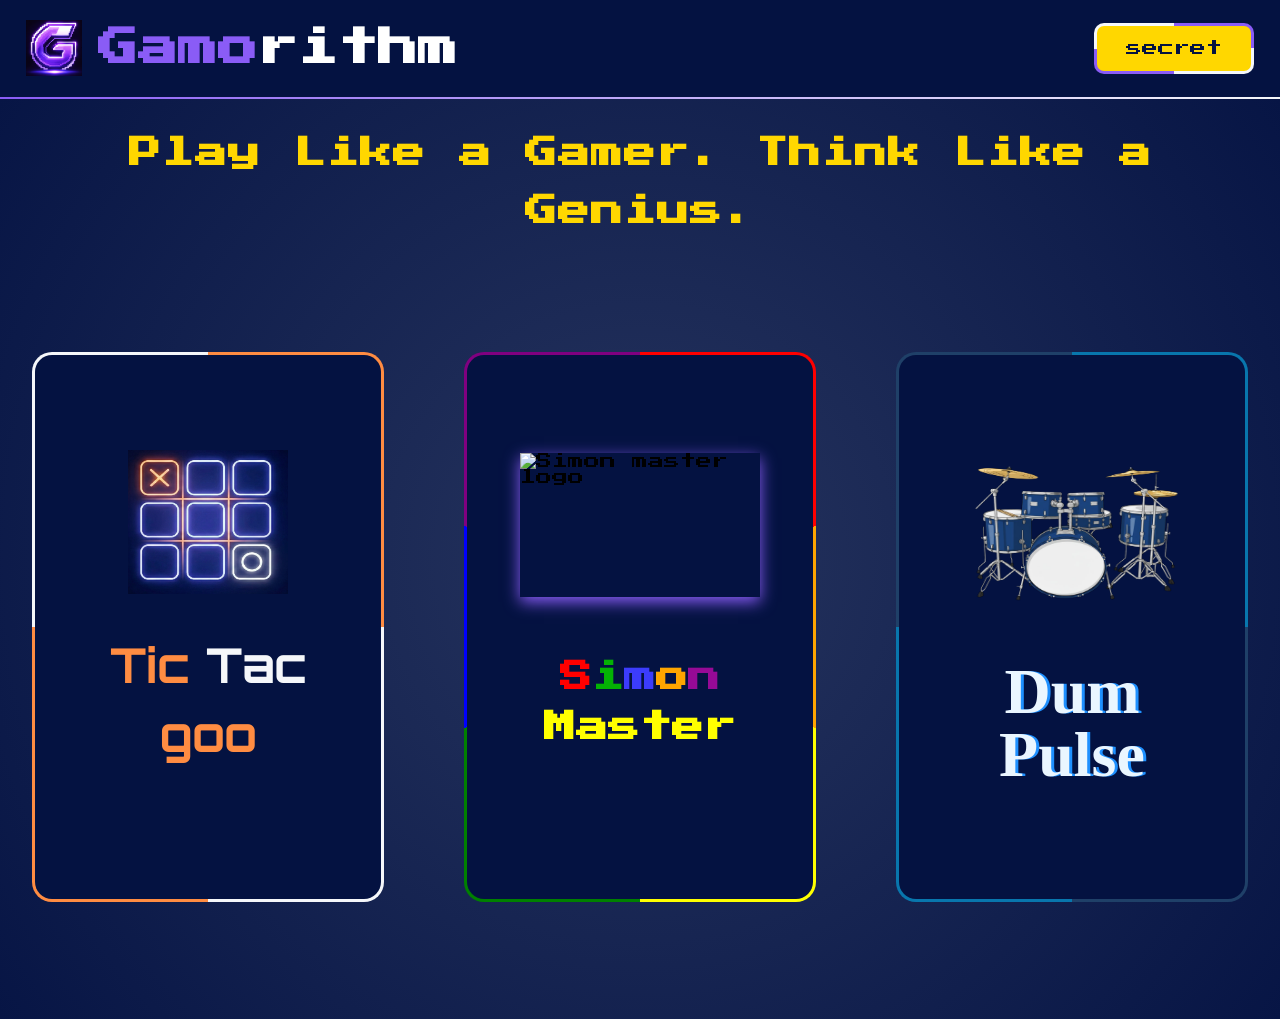
==== index.html @ 34f947a1 "modified alert to home page" ====
<!doctype html>
<html lang="en">
  <head>
    <meta charset="UTF-8" />
    <meta name="viewport" content="width=device-width, initial-scale=1.0" />
    <title>Gamorithm</title>
    <link rel="stylesheet" href="index.css" />
    <link
      href="https://fonts.googleapis.com/css?family=Press+Start+2P"
      rel="stylesheet"
    />
  </head>
  <body>
    <header>
      <img class="main_logo" src="images/logo2.png" alt="logo" />
      <div class="title">
        <h1 class="gamo">Gamo</h1>
        <h1 class="rithm">rithm</h1>
      </div>
      <button
        class="secret"
        onclick="window.location.href = '/secret/index.html'"
      >
        secret
      </button>
    </header>
    <div class="color">
      <div class="quote-div">
        <h2 class="quote">Play Like a Gamer. Think Like a Genius.</h2>
      </div>
      <main>
        <div
          class="card ttg_card"
          onclick="window.location.href = 'Tic-Tac-Goo/index.html'"
        >
          <img class="ttg_logo" src="images/ttg.png" alt="Tic Tac Goo logo" />
          <div class="ttg_div">
            <h2 class="tic">Tic</h2>
            <h2 class="tac">Tac</h2>
            <h2 class="goo">goo</h2>
          </div>
        </div>
        <div
          class="card simon_card"
          onclick="window.location.href = 'Simon-master/index.html'"
        >
          <img
            class="simon_master_logo"
            src="images/simon_master.png"
            alt="Simon master logo"
          />
          <div class="sm_div">
            <h2 class="simon">
              <span>S</span>
              <span>i</span>
              <span>m</span>
              <span>o</span>
              <span>n</span>
            </h2>
            <h2 class="master">Master</h2>
          </div>
        </div>
        <div
          class="card dp_card"
          onclick="window.location.href = 'Drum-pulse/index.html'"
        >
          <img class="dp_logo" src="images/dp.png" alt="Drom pulse logo" />
          <div class="dp_div">
            <h2 class="drum">Dum</h2>
            <h2 class="pulse">Pulse</h2>
          </div>
        </div>
      </main>
    </div>
  </body>
  <script>
    window.addEventListener("load", () => {
      alert(
        "Welcome to Gamefull!\n\n" +
          "Please read the following carefully:\n" +
          "1. This page uses audio for certain events—please check your volume.\n" +
          "2. This page may restrict the use of your browser back button in some cases.\n" +
          "3. It is strongly recommended to open this web page in a new browser tab so your main browsing history stays safe.\n" +
          "4. We do not access your browsing history from other tabs and the history in other tabs are safe\n\n" +
          "Thank you for visiting Gamefull"
      );
    });
  </script>
</html>
---- index.css ----
@import url("https://fonts.googleapis.com/css2?family=Orbitron:wght@400;600;700&display=swap");

* {
  font-family: "Press Start 2P", cursive;
}

body {
  margin: 0;
}

header {
  display: flex;
  height: auto;
  padding: 0.1rem;

  border-bottom: 2px solid transparent;

  border-image: linear-gradient(to right, #8a5cf6, #f5f7fa);
  border-image-slice: 1;
  box-shadow:
    0 3px 6px rgba(252, 244, 244, 0.24),
    0 3px 6px rgba(208, 23, 254, 0.226);
  background-color: #041241;
  align-items: center;
}

.main_logo {
  height: 3.5rem;
  width: 3.5rem;
  margin-left: 1.5rem;
}

.title {
  display: flex;
}

.gamo {
  color: #8a5cf6;
  margin-left: 1rem;
  font-size: 2.5rem;
}

.rithm {
  color: white;
  font-size: 2.5rem;
}

.secret {
  margin-left: auto;
  margin-right: 1.5rem;
  height: 3.2rem;
  width: 10rem;
  border-radius: 10px;
  font-size: 1rem;
  transition: all 0.3s ease;
  cursor: pointer;
  color: #041241;

  border: 3px solid transparent;
  background: 
    linear-gradient(gold, gold) padding-box,
    conic-gradient(
        from var(--angle),
        #8a5cf6 0deg 90deg,
        #f5f7fa 90deg 180deg,
        #8a5cf6 180deg 270deg,
        #f5f7fa 270deg 360deg
      )
      border-box;
  animation: rotate-border 10s linear infinite;
}

.secret:hover {
  box-shadow: 0 0 13px rgba(138, 92, 246, 0.6);
  transform: translateY(-6px) scale(1.02);
}

main {
  min-height: 80vh;
  display: flex;
  justify-content: center;
  align-items: center;
  gap: 5rem;
  padding: 2rem;
  padding-top: 0rem;
}

.color {
  background: radial-gradient(circle at center, #26345e, #071545);
}

.card {
  height: 30rem;
  width: 22rem;
  background-color: #041241;
  border-radius: 20px;
  transition: all 0.3s ease;
  display: flex;
  flex-direction: column;
  align-items: center;
  justify-content: center;
  padding: 2rem;
  cursor: pointer;
}

.card:hover {
  box-shadow: 0 0 13px rgba(138, 92, 246, 0.6);
  transform: translateY(-6px) scale(1.02);
}

.simon_master_logo {
  height: 9rem;
  width: 15rem;
  box-shadow: 0 5px 15px #8a5cf6;
  margin-top: -2rem;
}

.simon {
  margin-top: 4rem;
  display: flex;
  font-size: 2rem;
  gap: 0px;
}

.simon span:nth-child(1) {
  color: red;
}
.simon span:nth-child(2) {
  color: rgb(4, 178, 4);
}
.simon span:nth-child(3) {
  color: rgb(60, 60, 252);
}
.simon span:nth-child(4) {
  color: orange;
}
.simon span:nth-child(5) {
  color: rgb(150, 10, 150);
}

.master {
  font-size: 2rem;
  color: yellow;
  margin-top: -0.5rem;
}

.sm_div {
  display: flex;
  flex-direction: column;
  gap: 0;
  align-items: center;
}

.simon_card {
  border: 3px solid transparent;

  background:
    linear-gradient(#041241, #041241) padding-box,
    conic-gradient(
        from var(--angle),
        red 0deg 60deg,
        orange 60deg 120deg,
        yellow 120deg 180deg,
        green 180deg 240deg,
        blue 240deg 300deg,
        purple 300deg 360deg
      )
      border-box;
  animation: rotate-border 10s linear infinite;
}

.dp_card {
  border: 3px solid transparent;
  background:
    linear-gradient(#041241, #041241) padding-box,
    conic-gradient(
        from var(--angle),
        #0876ad 0deg 90deg,
        #1f4068 90deg 180deg,
        #0876ad 180deg 270deg,
        #1f4068 270deg 360deg
      )
      border-box;
  animation: rotate-border 10s linear infinite;
}

.dp_logo {
  height: 10rem;
  width: 15rem;
  margin-top: 2rem;
}

.drum {
  font-size: 4rem;
  color: #eaf6ff;
  font-family: "Arvo", cursive;
  text-shadow: 3px 0 #1e90ff;
}

.pulse {
  font-size: 4rem;
  color: #eaf6ff;
  font-family: "Arvo", cursive;
  text-shadow: 3px 0 #1e90ff;
  margin-top: -4rem;
}

.dp_div {
  display: flex;
  flex-direction: column;
  gap: 0;
  align-items: center;
}

.ttg_card {
  border: 3px solid transparent;
  background:
    linear-gradient(#041241, #041241) padding-box,
    conic-gradient(
        from var(--angle),
        #ff8c42 0deg 90deg,
        #f5f7fa 90deg 180deg,
        #ff8c42 180deg 270deg,
        #f5f7fa 270deg 360deg
      )
      border-box;
  animation: rotate-border 10s linear infinite;
}

.ttg_logo {
  height: 9rem;
  width: 10rem;
}

.tic {
  font-size: 3rem;
  color: #ff8c42;
  font-family: "Orbitron", sans-serif;
  display: inline-block;
}

.tac {
  font-size: 3rem;
  color: #f5f7fa;
  font-family: "Orbitron", sans-serif;
  margin-top: -2rem;
  display: inline-block;
}

.goo {
  font-size: 3rem;
  color: #ff8c42;
  font-family: "Orbitron", sans-serif;
  margin-top: -2rem;
  text-align: center;
}

.quote {
  color: #ffd700;
  font-size: 2rem;
  text-align: center;
  letter-spacing: 1px;
  line-height: 1.8;
}

.quote-div {
  background-color: transparent;
  min-height: 10vh;
  display: flex;
  justify-content: center;
  align-items: center;
}

@media (max-width: 1200px) {
  main {
    flex-wrap: wrap;
  }

  .card {
    width: 22rem;
    height: 30rem;
  }
}

@media (max-width: 850px) {
  header {
    flex-direction: column;
    padding: 1.5rem 1rem;
  }

  .secret {
    width: 80vw;
    height: 3.5rem;
  }
  .quote {
    font-size: 1.5rem;
  }

  main {
    flex-direction: column;
  }

  .main_logo,
  .secret {
    margin: 0;
  }

  .card {
    width: 100%;
    max-width: 22rem;
    height: 30rem;
  }

  .drum,
  .pulse {
    font-size: 3.5rem;
    margin-top: -2.5rem;
  }

  .tic,
  .tac,
  .goo {
    font-size: 2.5rem;
  }
}

@property --angle {
  syntax: "<angle>";
  initial-value: 0deg;
  inherits: false;
}

@keyframes rotate-border {
  to {
    --angle: 360deg;
  }
}
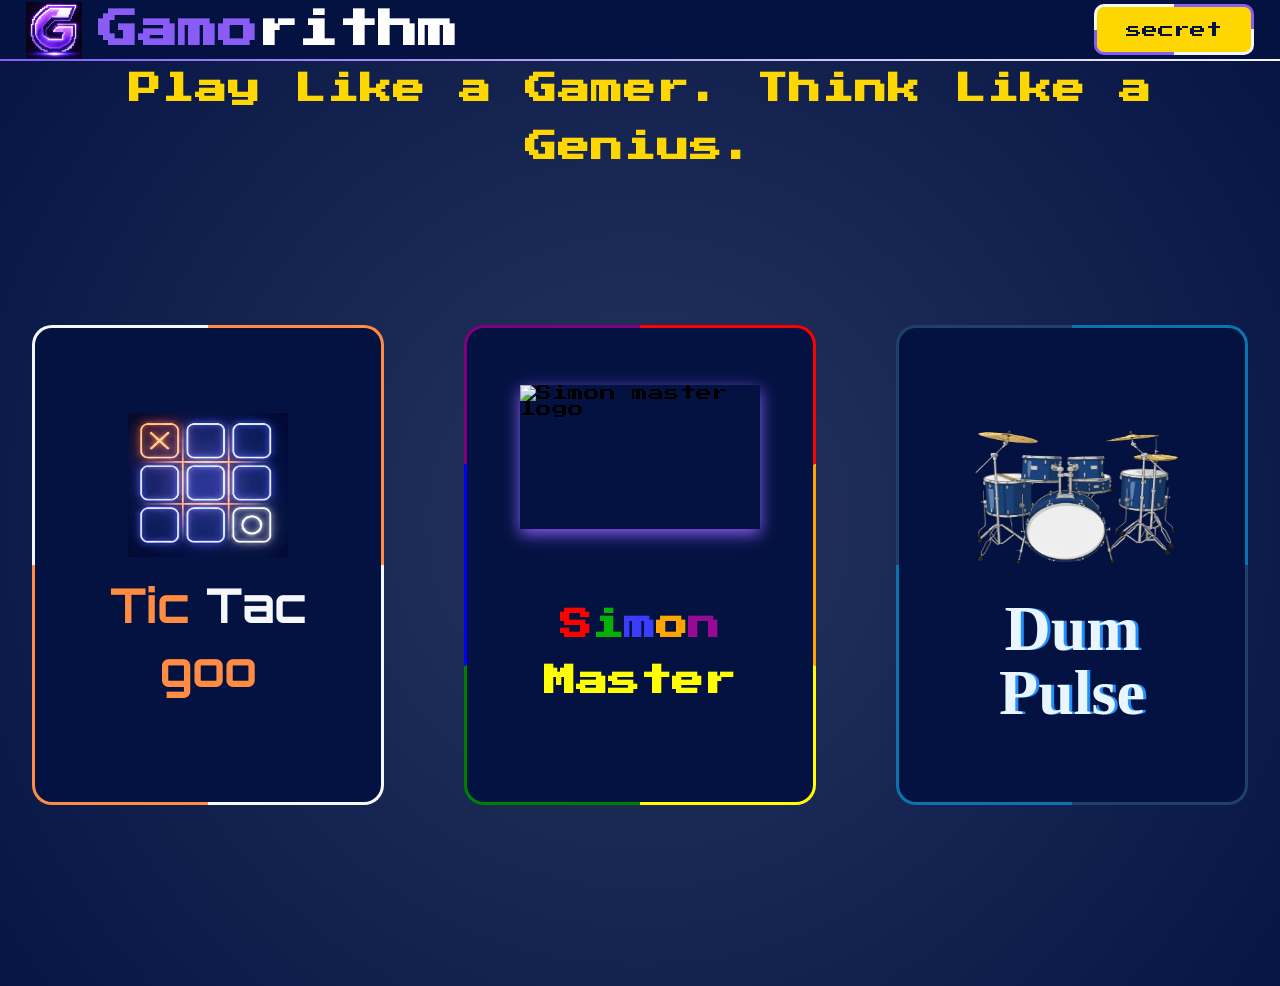
==== commit 09ce1718: "added tic-tac-goo logic and modified home page" ====
--- a/index.html
+++ b/index.html
@@ -31,7 +31,7 @@
       <main>
         <div
           class="card ttg_card"
-          onclick="window.location.href = 'Tic-Tac-Goo/index.html'"
+          onclick="window.location.href = 'Tic-Tac/index.html'"
         >
           <img class="ttg_logo" src="images/ttg.png" alt="Tic Tac Goo logo" />
           <div class="ttg_div">
@@ -73,17 +73,4 @@
       </main>
     </div>
   </body>
-  <script>
-    window.addEventListener("load", () => {
-      alert(
-        "Welcome to Gamefull!\n\n" +
-          "Please read the following carefully:\n" +
-          "1. This page uses audio for certain events—please check your volume.\n" +
-          "2. This page may restrict the use of your browser back button in some cases.\n" +
-          "3. It is strongly recommended to open this web page in a new browser tab so your main browsing history stays safe.\n" +
-          "4. We do not access your browsing history from other tabs and the history in other tabs are safe\n\n" +
-          "Thank you for visiting Gamefull"
-      );
-    });
-  </script>
 </html>
--- a/index.css
+++ b/index.css
@@ -1,6 +1,9 @@
 @import url("https://fonts.googleapis.com/css2?family=Orbitron:wght@400;600;700&display=swap");
 
 * {
+  margin: 0;
+  padding: 0;
+  box-sizing: border-box;
   font-family: "Press Start 2P", cursive;
 }
 
@@ -57,7 +60,7 @@
   color: #041241;
 
   border: 3px solid transparent;
-  background: 
+  background:
     linear-gradient(gold, gold) padding-box,
     conic-gradient(
         from var(--angle),
@@ -76,7 +79,7 @@
 }
 
 main {
-  min-height: 80vh;
+  min-height: 90vh;
   display: flex;
   justify-content: center;
   align-items: center;
@@ -239,6 +242,10 @@
   display: inline-block;
 }
 
+.tic,.tac,.goo,.simon,.master,.drum,.pulse{
+  line-height: 2;
+}
+
 .tac {
   font-size: 3rem;
   color: #f5f7fa;
@@ -281,49 +288,92 @@
     height: 30rem;
   }
 }
-
 @media (max-width: 850px) {
   header {
-    flex-direction: column;
-    padding: 1.5rem 1rem;
+    flex-direction: row;
+    justify-content: space-between;
+    padding: 0.5rem 1rem;
+  }
+
+  .main_logo {
+    height: 2.2rem;
+    width: 2.2rem;
+    margin-left: 0rem;
+  }
+
+  .gamo,
+  .rithm {
+    font-size: 1rem;
   }
 
   .secret {
-    width: 80vw;
-    height: 3.5rem;
-  }
-  .quote {
-    font-size: 1.5rem;
+    width: 6rem;
+    height: 2.2rem;
+    font-size: 0.6rem;
+    margin-right: 0;
   }
 
   main {
     flex-direction: column;
-  }
-
-  .main_logo,
-  .secret {
+    align-items: center;
+    gap: 3rem;
+  }
+
+  .card {
+    width: 90%;
+    max-width: 22rem;
+    height: auto;
+    padding: 2.5rem 1.5rem;
+    gap: .5rem;
+  }
+
+  .ttg_logo,
+  .simon_master_logo,
+  .dp_logo {
+    width: 60%;
+    height: auto;
     margin: 0;
   }
 
-  .card {
-    width: 100%;
-    max-width: 22rem;
-    height: 30rem;
-  }
-
+  .ttg_div,
+  .sm_div,
+  .dp_div {
+    display: flex;
+    flex-direction: column;
+    align-items: center;
+    gap: 0.5rem;
+  }
+
+  .tic,
+  .tac,
+  .goo,
+  .drum,
+  .simon,
+  .master,
+  .pulse {
+    margin-top: 0;
+  }
+
+  .tic,
+  .tac,
+  .goo,
+  .simon,
+  .master {
+    font-size: 1.8rem;
+  }
   .drum,
   .pulse {
-    font-size: 3.5rem;
-    margin-top: -2.5rem;
-  }
-
-  .tic,
-  .tac,
-  .goo {
-    font-size: 2.5rem;
-  }
-}
-
+    font-size: 2rem;
+  }
+  .simon{
+    margin-top: .5rem;
+  }
+
+  .quote {
+    font-size: 1rem;
+    padding: 1.5rem;
+  }
+}
 @property --angle {
   syntax: "<angle>";
   initial-value: 0deg;
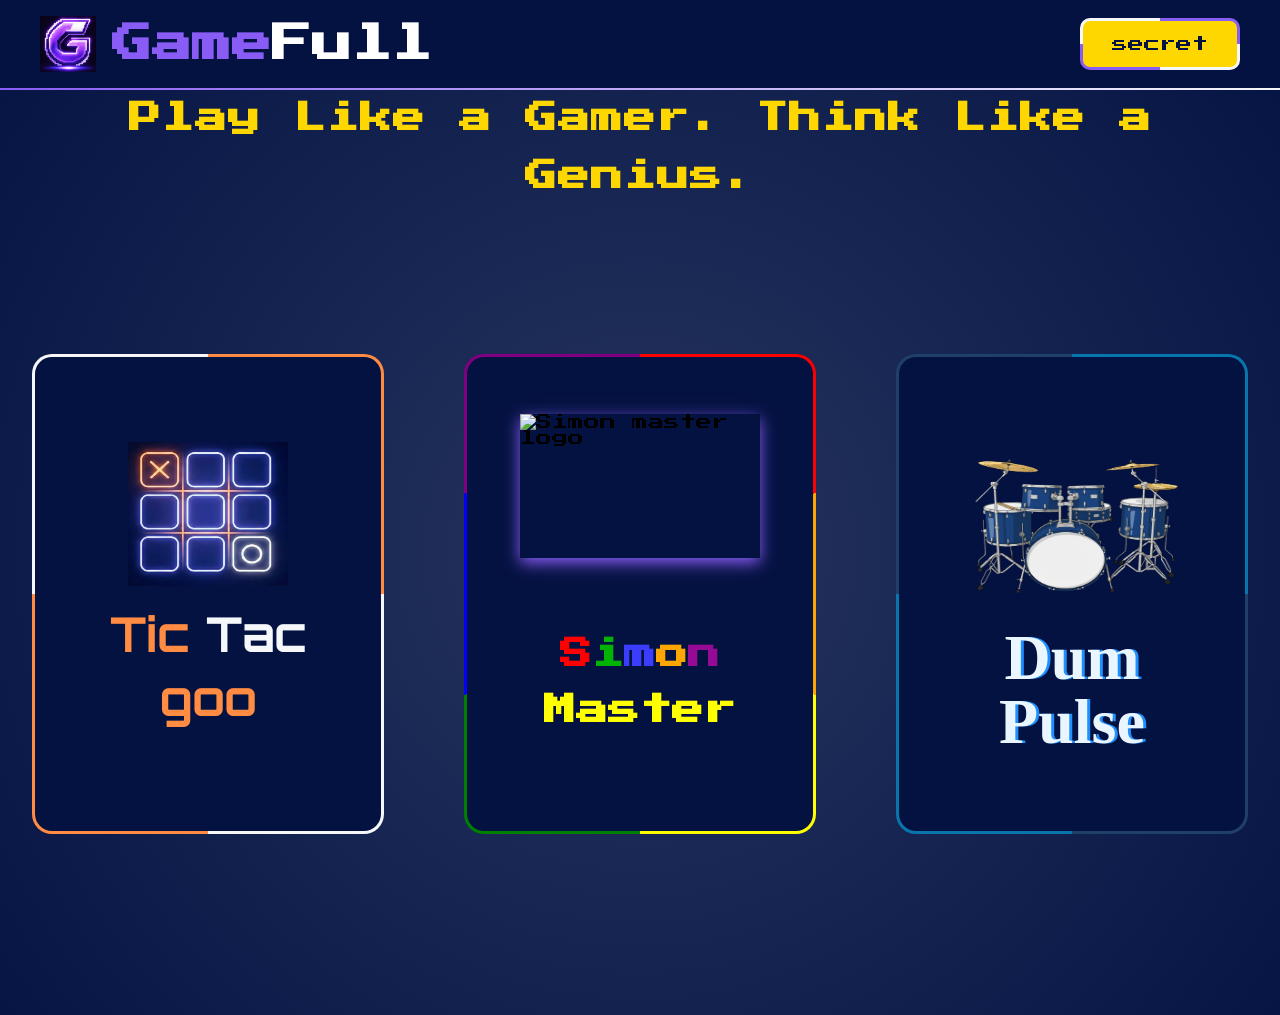
==== commit 23c444ef: "changed name of web to GameFull" ====
--- a/index.html
+++ b/index.html
@@ -14,8 +14,8 @@
     <header>
       <img class="main_logo" src="images/logo2.png" alt="logo" />
       <div class="title">
-        <h1 class="gamo">Gamo</h1>
-        <h1 class="rithm">rithm</h1>
+        <h1 class="gamo">Game</h1>
+        <h1 class="rithm">Full</h1>
       </div>
       <button
         class="secret"
--- a/index.css
+++ b/index.css
@@ -14,7 +14,7 @@
 header {
   display: flex;
   height: auto;
-  padding: 0.1rem;
+  padding: 1rem;
 
   border-bottom: 2px solid transparent;
 
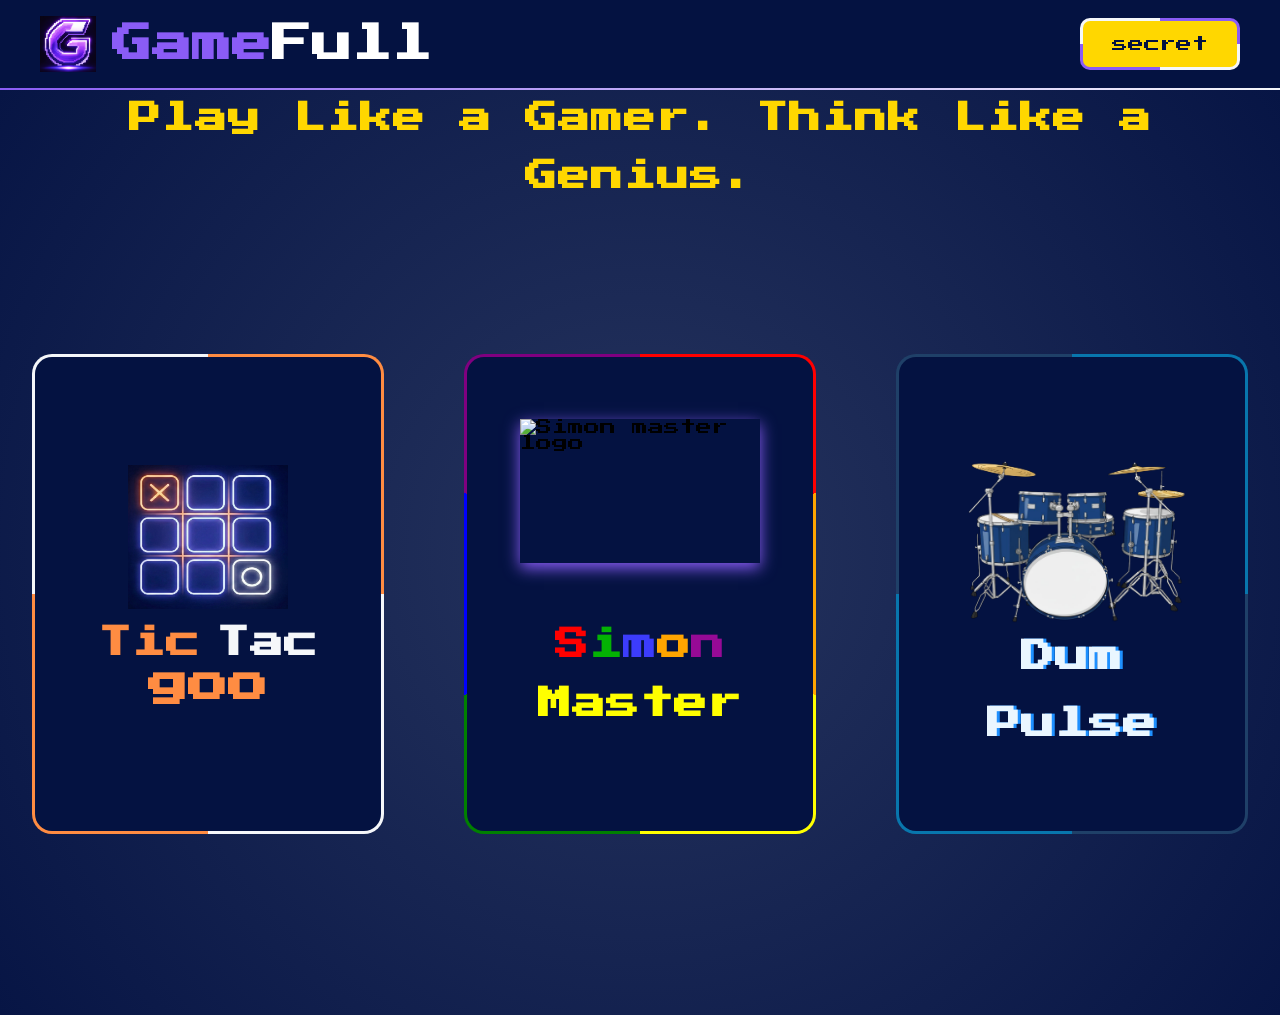
==== commit baa8dbf2: "modified title" ====
--- a/index.html
+++ b/index.html
@@ -3,7 +3,7 @@
   <head>
     <meta charset="UTF-8" />
     <meta name="viewport" content="width=device-width, initial-scale=1.0" />
-    <title>Gamorithm</title>
+    <title>GameFull</title>
     <link rel="stylesheet" href="index.css" />
     <link
       href="https://fonts.googleapis.com/css?family=Press+Start+2P"
@@ -42,7 +42,7 @@
         </div>
         <div
           class="card simon_card"
-          onclick="window.location.href = 'Simon-master/index.html'"
+          onclick="window.location.href = 'simon-master/index.html'"
         >
           <img
             class="simon_master_logo"
--- a/index.css
+++ b/index.css
@@ -1,5 +1,3 @@
-@import url("https://fonts.googleapis.com/css2?family=Orbitron:wght@400;600;700&display=swap");
-
 * {
   margin: 0;
   padding: 0;
@@ -107,8 +105,11 @@
 }
 
 .card:hover {
-  box-shadow: 0 0 13px rgba(138, 92, 246, 0.6);
-  transform: translateY(-6px) scale(1.02);
+  background-color: rgba(6, 26, 92, 1);
+  transform: translateY(-20px) scale(1.05);
+  box-shadow:
+    0 15px 40px rgba(0, 0, 0, 0.6),
+    0 0 20px rgba(138, 92, 246, 0.3);
 }
 
 .simon_master_logo {
@@ -119,9 +120,9 @@
 }
 
 .simon {
-  margin-top: 4rem;
-  display: flex;
-  font-size: 2rem;
+  margin-top: 3rem;
+  display: flex;
+  font-size: 2.1rem;
   gap: 0px;
 }
 
@@ -142,7 +143,7 @@
 }
 
 .master {
-  font-size: 2rem;
+  font-size: 2.1rem;
   color: yellow;
   margin-top: -0.5rem;
 }
@@ -188,24 +189,25 @@
 }
 
 .dp_logo {
-  height: 10rem;
-  width: 15rem;
-  margin-top: 2rem;
+  height: 12rem;
+  width: 16rem;
+  margin-top: 0rem;
 }
 
 .drum {
-  font-size: 4rem;
+  font-size: 2.1rem;
   color: #eaf6ff;
   font-family: "Arvo", cursive;
   text-shadow: 3px 0 #1e90ff;
+  font-family: "Press Start 2P", cursive;
 }
 
 .pulse {
-  font-size: 4rem;
+  font-size: 2.1rem;
   color: #eaf6ff;
   font-family: "Arvo", cursive;
   text-shadow: 3px 0 #1e90ff;
-  margin-top: -4rem;
+  font-family: "Press Start 2P", cursive;
 }
 
 .dp_div {
@@ -236,28 +238,34 @@
 }
 
 .tic {
-  font-size: 3rem;
+  font-size: 2.1rem;
   color: #ff8c42;
-  font-family: "Orbitron", sans-serif;
+  font-family: "Press Start 2P", cursive;
   display: inline-block;
 }
 
-.tic,.tac,.goo,.simon,.master,.drum,.pulse{
+.tic,
+.tac,
+.goo,
+.simon,
+.master,
+.drum,
+.pulse {
   line-height: 2;
 }
 
 .tac {
-  font-size: 3rem;
+  font-size: 2.1rem;
   color: #f5f7fa;
-  font-family: "Orbitron", sans-serif;
+  font-family: "Press Start 2P", cursive;
   margin-top: -2rem;
   display: inline-block;
 }
 
 .goo {
-  font-size: 3rem;
+  font-size: 2.5rem;
   color: #ff8c42;
-  font-family: "Orbitron", sans-serif;
+  font-family: "Press Start 2P", cursive;
   margin-top: -2rem;
   text-align: center;
 }
@@ -324,7 +332,7 @@
     max-width: 22rem;
     height: auto;
     padding: 2.5rem 1.5rem;
-    gap: .5rem;
+    gap: 0.5rem;
   }
 
   .ttg_logo,
@@ -365,8 +373,8 @@
   .pulse {
     font-size: 2rem;
   }
-  .simon{
-    margin-top: .5rem;
+  .simon {
+    margin-top: 0.5rem;
   }
 
   .quote {
@@ -385,3 +393,60 @@
     --angle: 360deg;
   }
 }
+
+.secret {
+  position: relative;
+  overflow: hidden;
+}
+
+.secret::before {
+  content: "";
+  position: absolute;
+  left: 0;
+  width: 100%;
+  height: 40px;
+  top: -60px;
+
+ 
+  background: linear-gradient(
+    to bottom,
+    transparent,
+    rgba(255, 255, 255, 0.5),
+    transparent
+  );
+
+  pointer-events: none;
+}
+
+.secret:hover::before {
+  top: 100%;
+  transition: top .7s ease-in-out;
+}
+
+.card {
+  position: relative;
+  overflow: hidden;
+}
+
+.card::before {
+  content: "";
+  position: absolute;
+  top: 0;
+  left: -150%;
+  width: 100%;
+  height: 100%;
+  background: linear-gradient(
+    120deg, 
+    transparent, 
+    rgba(255, 255, 255, 0.065) 40%, 
+    rgba(255, 255, 255, 0.065) 50%, 
+    rgba(255, 255, 255, 0.065) 60%, 
+    transparent
+  ); 
+  pointer-events: none;
+}
+
+.card:hover::before {
+  left: 150%;
+  transition: left 0.7s ease-in-out;
+}
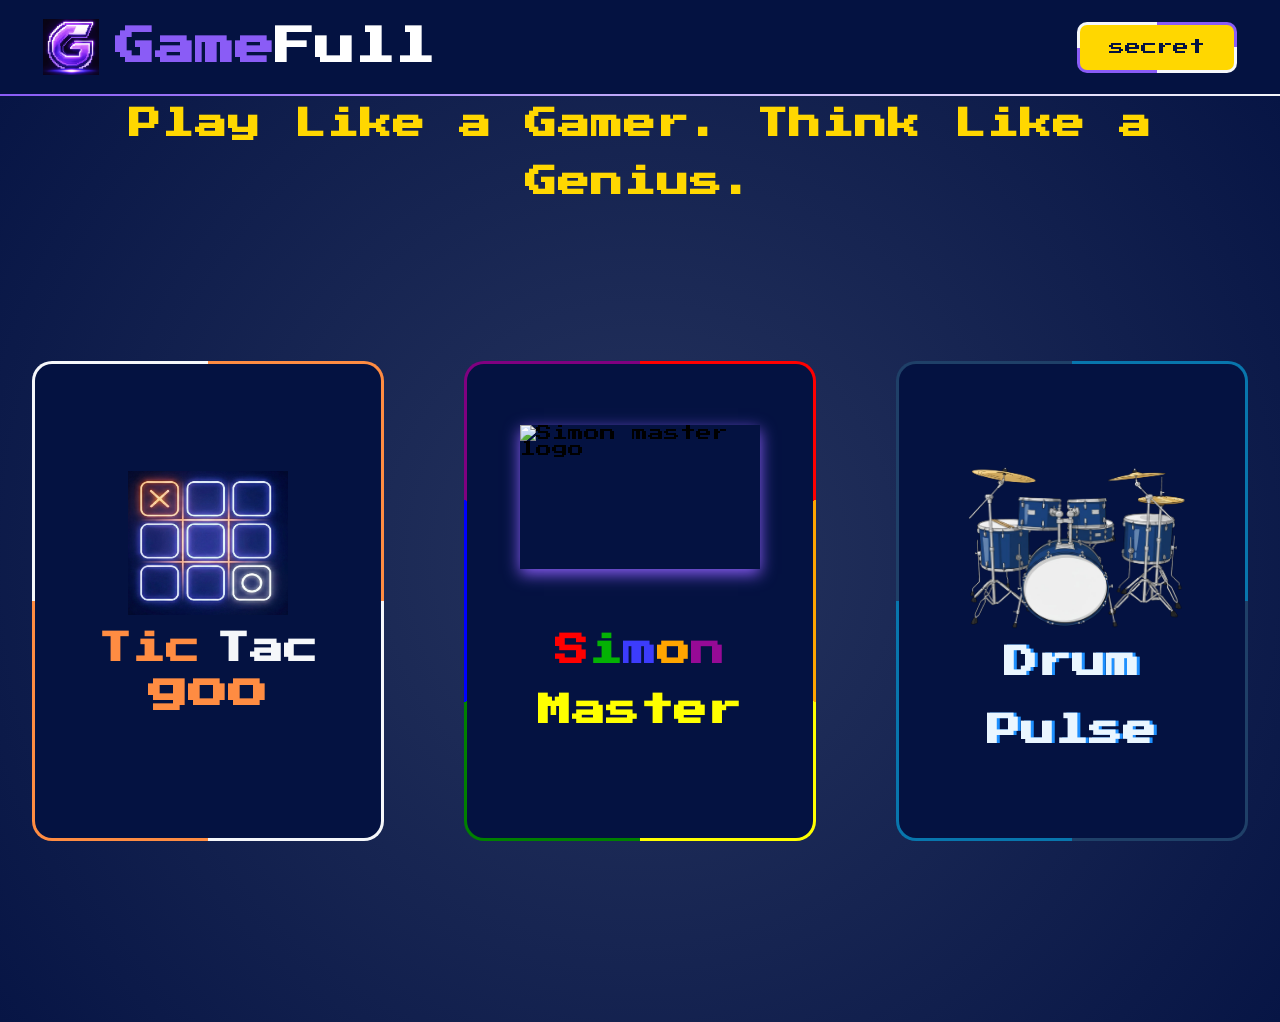
==== commit 359930e2: "corrected spelling of drum pulse in home page" ====
--- a/index.html
+++ b/index.html
@@ -66,7 +66,7 @@
         >
           <img class="dp_logo" src="images/dp.png" alt="Drom pulse logo" />
           <div class="dp_div">
-            <h2 class="drum">Dum</h2>
+            <h2 class="drum">Drum</h2>
             <h2 class="pulse">Pulse</h2>
           </div>
         </div>
--- a/index.css
+++ b/index.css
@@ -12,7 +12,7 @@
 header {
   display: flex;
   height: auto;
-  padding: 1rem;
+  padding: 1.2rem;
 
   border-bottom: 2px solid transparent;
 
@@ -300,7 +300,7 @@
   header {
     flex-direction: row;
     justify-content: space-between;
-    padding: 0.5rem 1rem;
+    padding: 1.2rem .9rem;
   }
 
   .main_logo {
